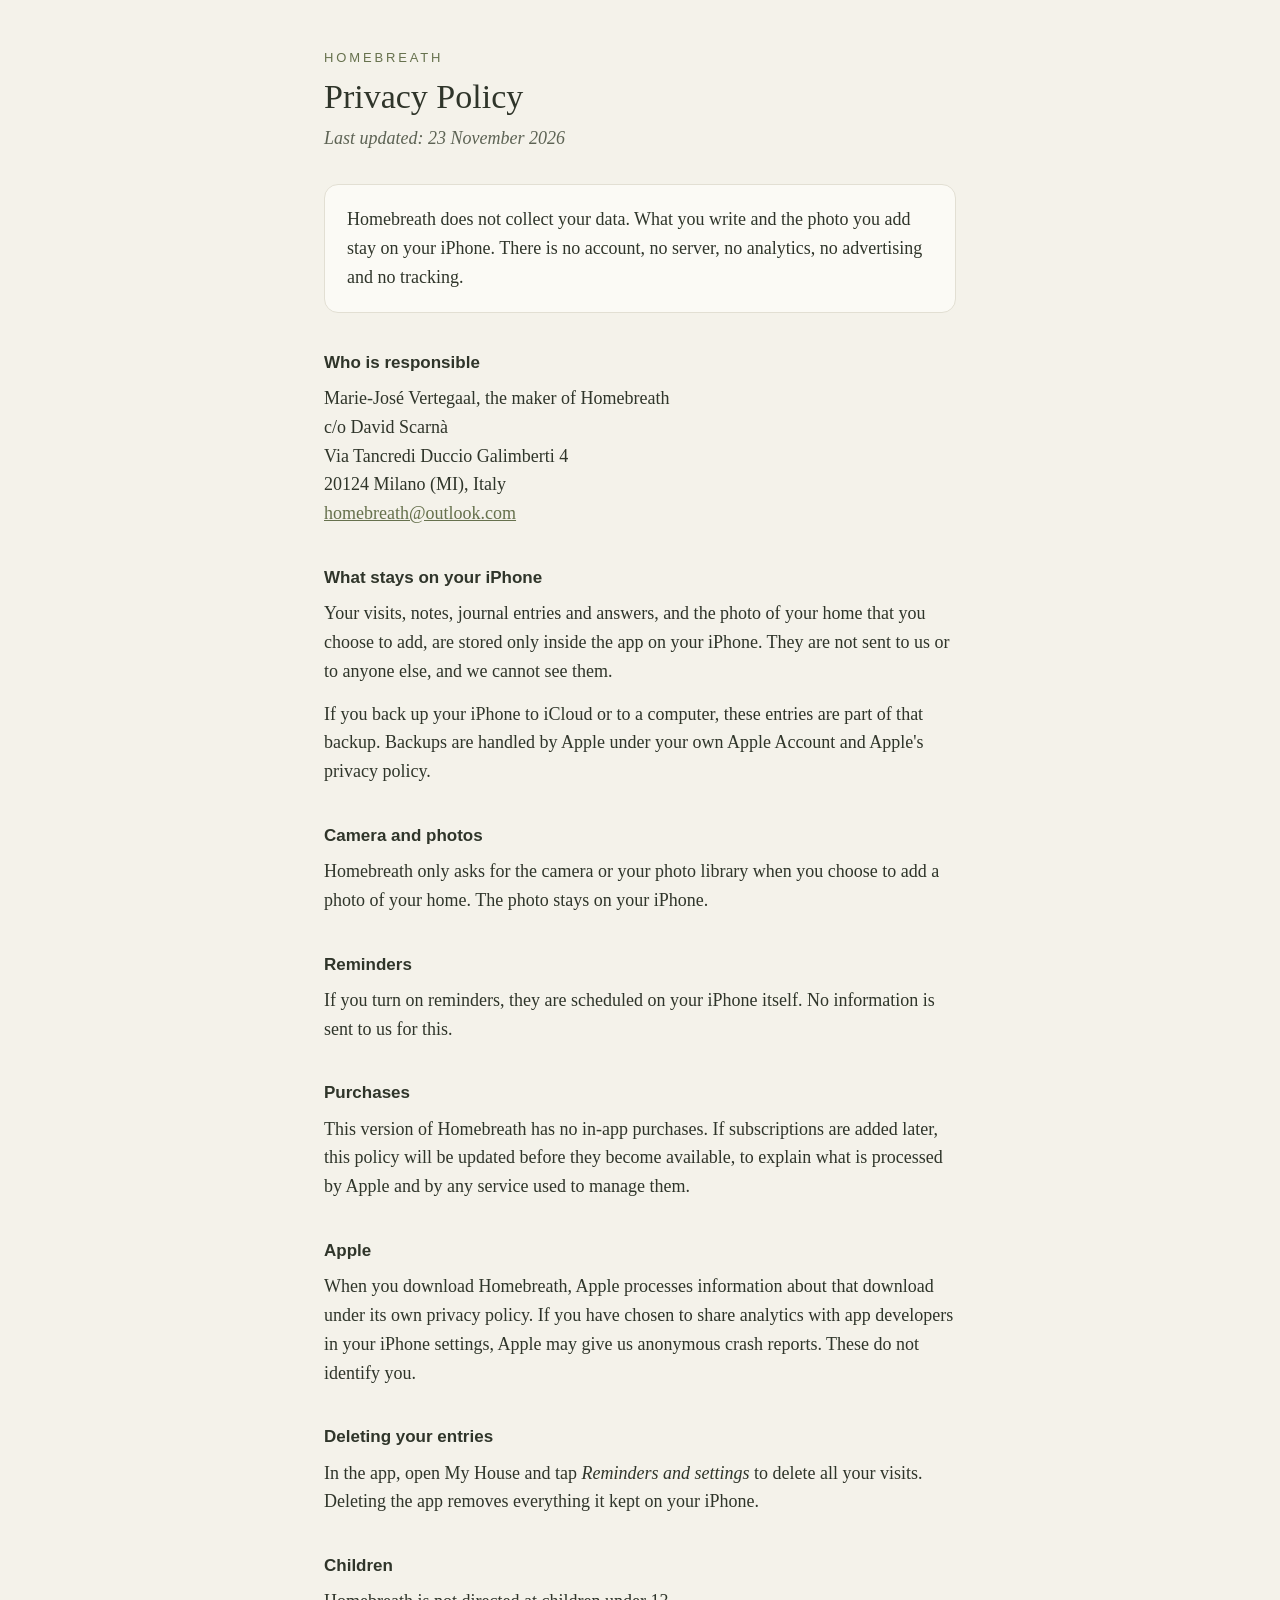
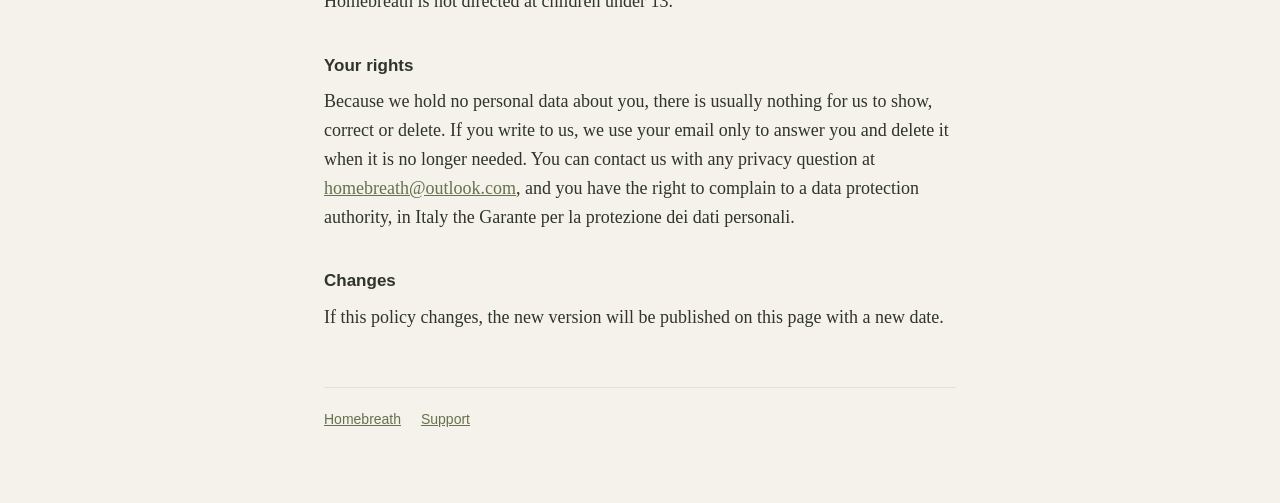
==== privacy/index.html @ 9e899eef "Homebreath: support- en privacypagina's Co-Authored-By: Claude Opus 5.5 <noreply@anthropic.com> Clau" ====
<!DOCTYPE html>
<html lang="en">
<head>
<meta charset="utf-8">
<meta name="viewport" content="width=device-width, initial-scale=1">
<title>Privacy Policy · Homebreath</title>
<link rel="stylesheet" href="/style.css">
</head>
<body>
<main>
  <p class="kicker"><a href="/">Homebreath</a></p>
  <h1>Privacy Policy</h1>
  <p class="sub">Last updated: 23 November 2026</p>

  <div class="card">
    <p>Homebreath does not collect your data. What you write and the photo you add stay on your iPhone. There is no account, no server, no analytics, no advertising and no tracking.</p>
  </div>

  <h2>Who is responsible</h2>
  <p>Marie-José Vertegaal, the maker of Homebreath<br>c/o David Scarnà<br>Via Tancredi Duccio Galimberti 4<br>20124 Milano (MI), Italy<br><a href="mailto:homebreath@outlook.com">homebreath@outlook.com</a></p>

  <h2>What stays on your iPhone</h2>
  <p>Your visits, notes, journal entries and answers, and the photo of your home that you choose to add, are stored only inside the app on your iPhone. They are not sent to us or to anyone else, and we cannot see them.</p>
  <p>If you back up your iPhone to iCloud or to a computer, these entries are part of that backup. Backups are handled by Apple under your own Apple Account and Apple's privacy policy.</p>

  <h2>Camera and photos</h2>
  <p>Homebreath only asks for the camera or your photo library when you choose to add a photo of your home. The photo stays on your iPhone.</p>

  <h2>Reminders</h2>
  <p>If you turn on reminders, they are scheduled on your iPhone itself. No information is sent to us for this.</p>

  <h2>Purchases</h2>
  <p>This version of Homebreath has no in-app purchases. If subscriptions are added later, this policy will be updated before they become available, to explain what is processed by Apple and by any service used to manage them.</p>

  <h2>Apple</h2>
  <p>When you download Homebreath, Apple processes information about that download under its own privacy policy. If you have chosen to share analytics with app developers in your iPhone settings, Apple may give us anonymous crash reports. These do not identify you.</p>

  <h2>Deleting your entries</h2>
  <p>In the app, open My House and tap <em>Reminders and settings</em> to delete all your visits. Deleting the app removes everything it kept on your iPhone.</p>

  <h2>Children</h2>
  <p>Homebreath is not directed at children under 13.</p>

  <h2>Your rights</h2>
  <p>Because we hold no personal data about you, there is usually nothing for us to show, correct or delete. If you write to us, we use your email only to answer you and delete it when it is no longer needed. You can contact us with any privacy question at <a href="mailto:homebreath@outlook.com">homebreath@outlook.com</a>, and you have the right to complain to a data protection authority, in Italy the Garante per la protezione dei dati personali.</p>

  <h2>Changes</h2>
  <p>If this policy changes, the new version will be published on this page with a new date.</p>

  <footer>
    <a href="/">Homebreath</a>
    <a href="/support/">Support</a>
  </footer>
</main>
</body>
</html>
---- style.css ----
:root {
  --bg: #F4F2EA;
  --ink: #2F352A;
  --muted: #5d6354;
  --accent: #66714D;
  --card: #FBFAF5;
  --line: #E2DFD3;
}
* { box-sizing: border-box; }
html { -webkit-text-size-adjust: 100%; }
body {
  margin: 0;
  background: var(--bg);
  color: var(--ink);
  font-family: Georgia, "Iowan Old Style", "Times New Roman", serif;
  font-size: 18px;
  line-height: 1.6;
}
main { max-width: 680px; margin: 0 auto; padding: 48px 24px 72px; }
.kicker {
  font-family: -apple-system, BlinkMacSystemFont, "Helvetica Neue", Arial, sans-serif;
  font-size: 13px;
  letter-spacing: 0.22em;
  text-transform: uppercase;
  color: var(--accent);
  margin: 0 0 8px;
}
.kicker a { color: inherit; text-decoration: none; }
h1 { font-weight: normal; font-size: 34px; line-height: 1.2; margin: 0 0 6px; }
.sub { font-style: italic; color: var(--muted); margin: 0 0 32px; }
h2 {
  font-family: -apple-system, BlinkMacSystemFont, "Helvetica Neue", Arial, sans-serif;
  font-size: 17px;
  font-weight: 600;
  margin: 36px 0 8px;
}
p, li { margin: 0 0 14px; }
ul { padding-left: 22px; }
a { color: var(--accent); }
.card {
  background: var(--card);
  border: 1px solid var(--line);
  border-radius: 14px;
  padding: 20px 22px;
  margin: 24px 0;
}
.card p:last-child { margin-bottom: 0; }
footer {
  margin-top: 56px;
  padding-top: 20px;
  border-top: 1px solid var(--line);
  font-family: -apple-system, BlinkMacSystemFont, "Helvetica Neue", Arial, sans-serif;
  font-size: 14px;
  color: var(--muted);
}
footer a { margin-right: 16px; }
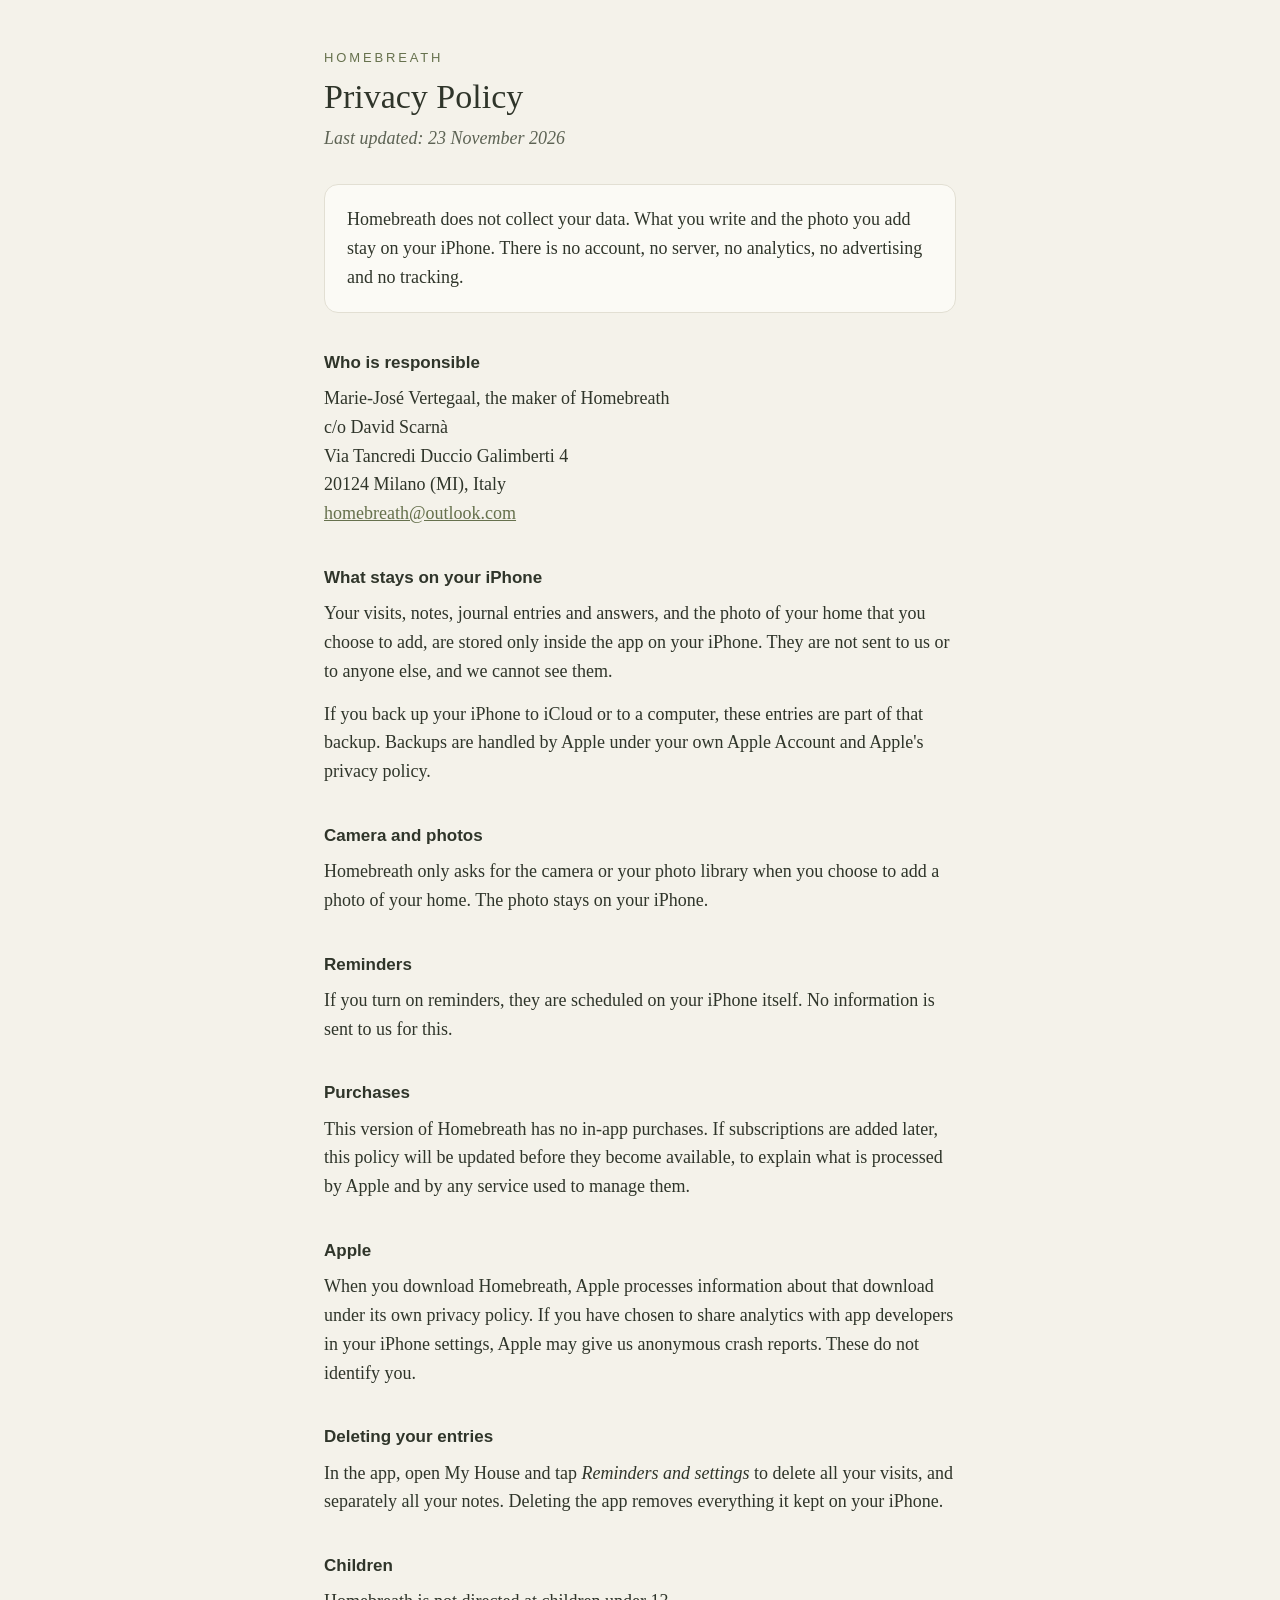
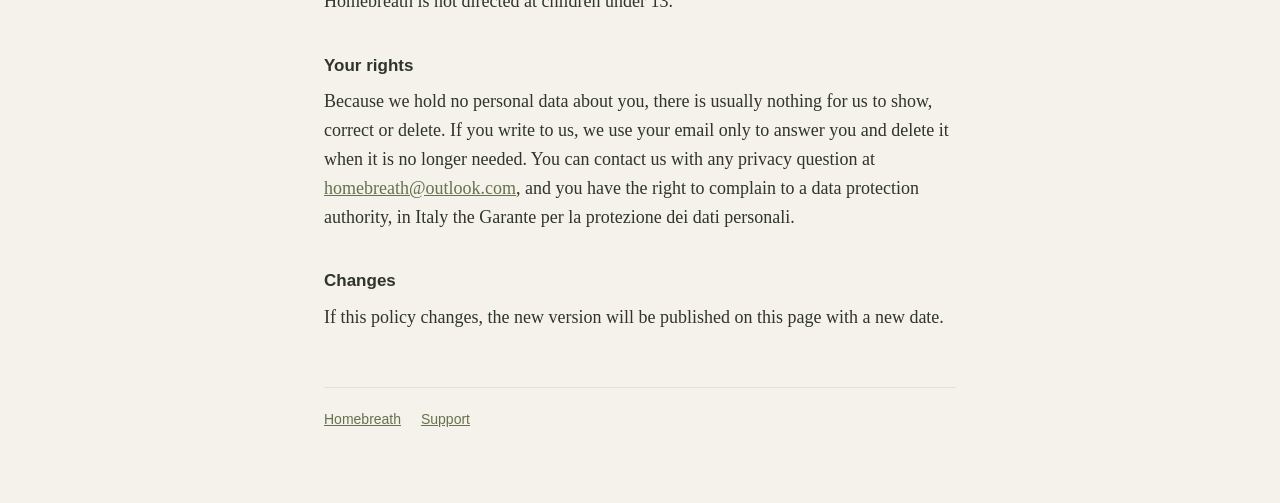
==== commit 8ba6cbe6: "Support en privacy: ook alle notities verwijderen Co-Authored-By: Claude Opus 5.5 <noreply@anthropic" ====
--- a/privacy/index.html
+++ b/privacy/index.html
@@ -36,7 +36,7 @@
   <p>When you download Homebreath, Apple processes information about that download under its own privacy policy. If you have chosen to share analytics with app developers in your iPhone settings, Apple may give us anonymous crash reports. These do not identify you.</p>
 
   <h2>Deleting your entries</h2>
-  <p>In the app, open My House and tap <em>Reminders and settings</em> to delete all your visits. Deleting the app removes everything it kept on your iPhone.</p>
+  <p>In the app, open My House and tap <em>Reminders and settings</em> to delete all your visits, and separately all your notes. Deleting the app removes everything it kept on your iPhone.</p>
 
   <h2>Children</h2>
   <p>Homebreath is not directed at children under 13.</p>
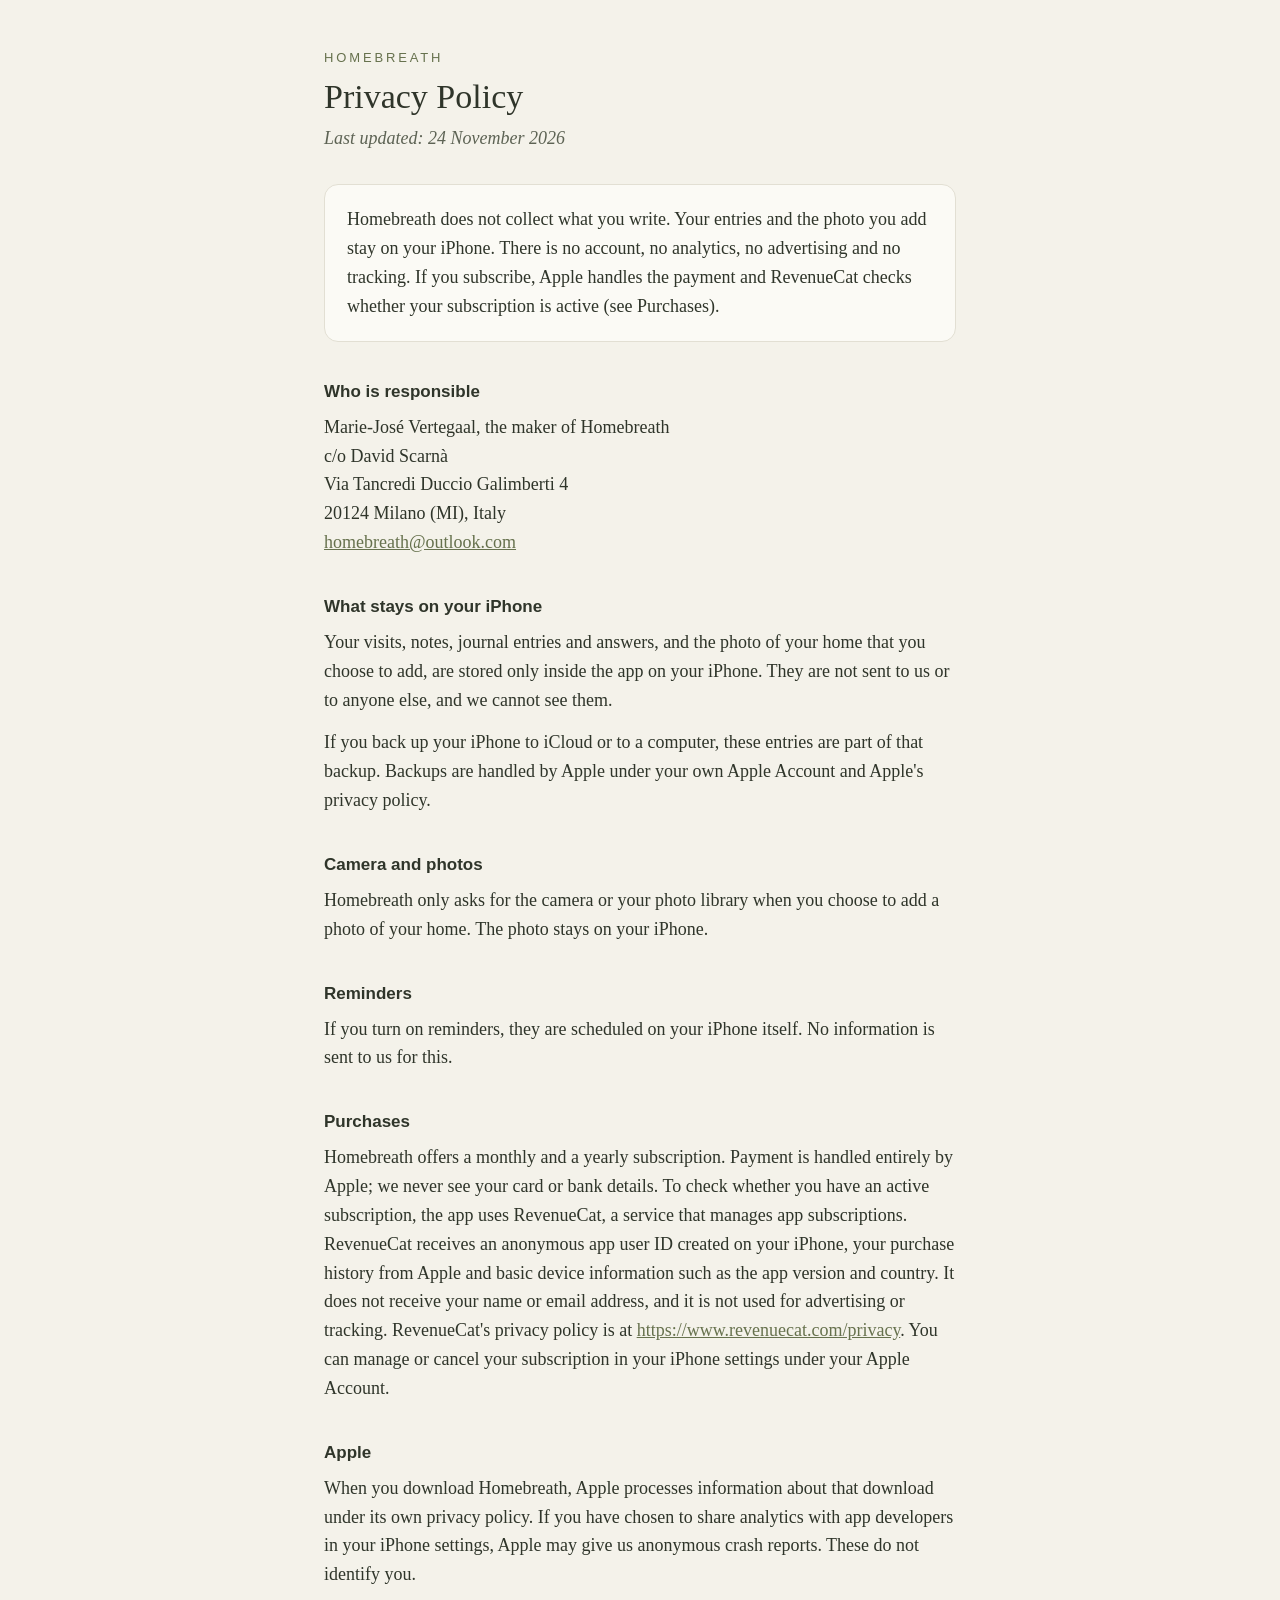
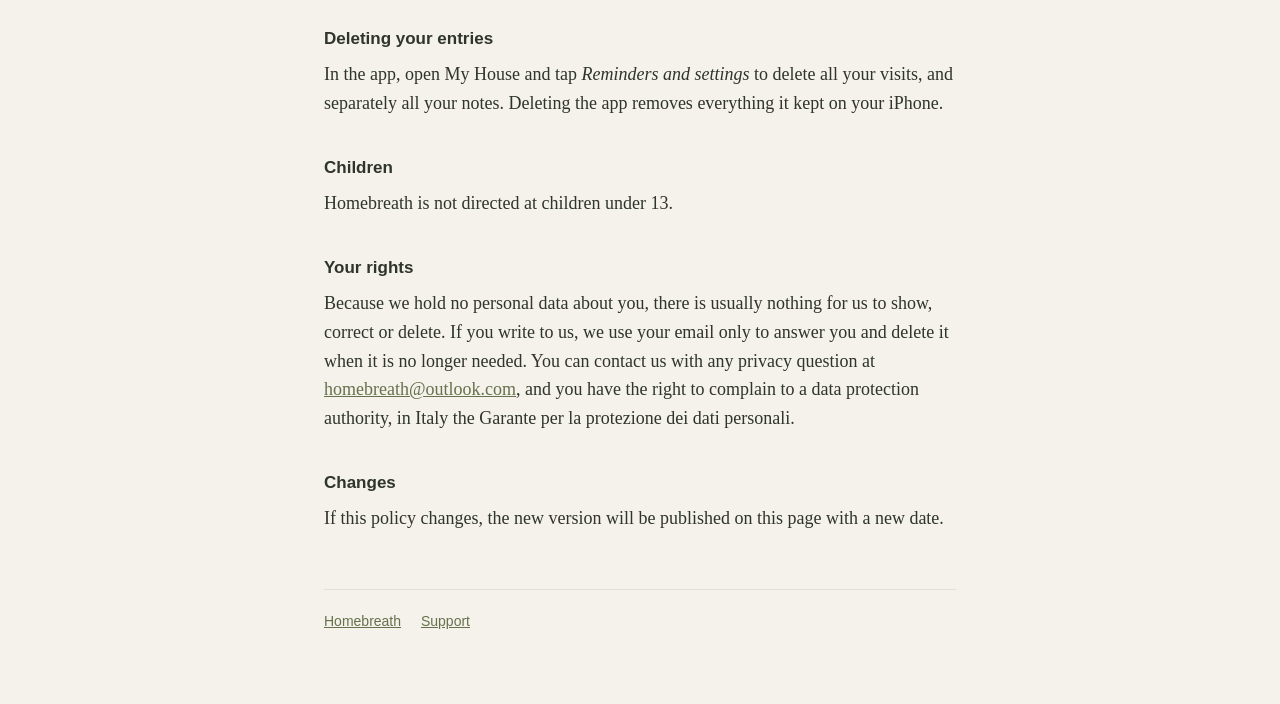
==== commit fd5b845a: "Privacybeleid: abonnementen en RevenueCat (sectie Purchases) Co-Authored-By: Claude Opus 5.5 <norepl" ====
--- a/privacy/index.html
+++ b/privacy/index.html
@@ -10,10 +10,10 @@
 <main>
   <p class="kicker"><a href="/">Homebreath</a></p>
   <h1>Privacy Policy</h1>
-  <p class="sub">Last updated: 23 November 2026</p>
+  <p class="sub">Last updated: 24 November 2026</p>
 
   <div class="card">
-    <p>Homebreath does not collect your data. What you write and the photo you add stay on your iPhone. There is no account, no server, no analytics, no advertising and no tracking.</p>
+    <p>Homebreath does not collect what you write. Your entries and the photo you add stay on your iPhone. There is no account, no analytics, no advertising and no tracking. If you subscribe, Apple handles the payment and RevenueCat checks whether your subscription is active (see Purchases).</p>
   </div>
 
   <h2>Who is responsible</h2>
@@ -30,7 +30,7 @@
   <p>If you turn on reminders, they are scheduled on your iPhone itself. No information is sent to us for this.</p>
 
   <h2>Purchases</h2>
-  <p>This version of Homebreath has no in-app purchases. If subscriptions are added later, this policy will be updated before they become available, to explain what is processed by Apple and by any service used to manage them.</p>
+  <p>Homebreath offers a monthly and a yearly subscription. Payment is handled entirely by Apple; we never see your card or bank details. To check whether you have an active subscription, the app uses RevenueCat, a service that manages app subscriptions. RevenueCat receives an anonymous app user ID created on your iPhone, your purchase history from Apple and basic device information such as the app version and country. It does not receive your name or email address, and it is not used for advertising or tracking. RevenueCat's privacy policy is at <a href="https://www.revenuecat.com/privacy">https://www.revenuecat.com/privacy</a>. You can manage or cancel your subscription in your iPhone settings under your Apple Account.</p>
 
   <h2>Apple</h2>
   <p>When you download Homebreath, Apple processes information about that download under its own privacy policy. If you have chosen to share analytics with app developers in your iPhone settings, Apple may give us anonymous crash reports. These do not identify you.</p>
